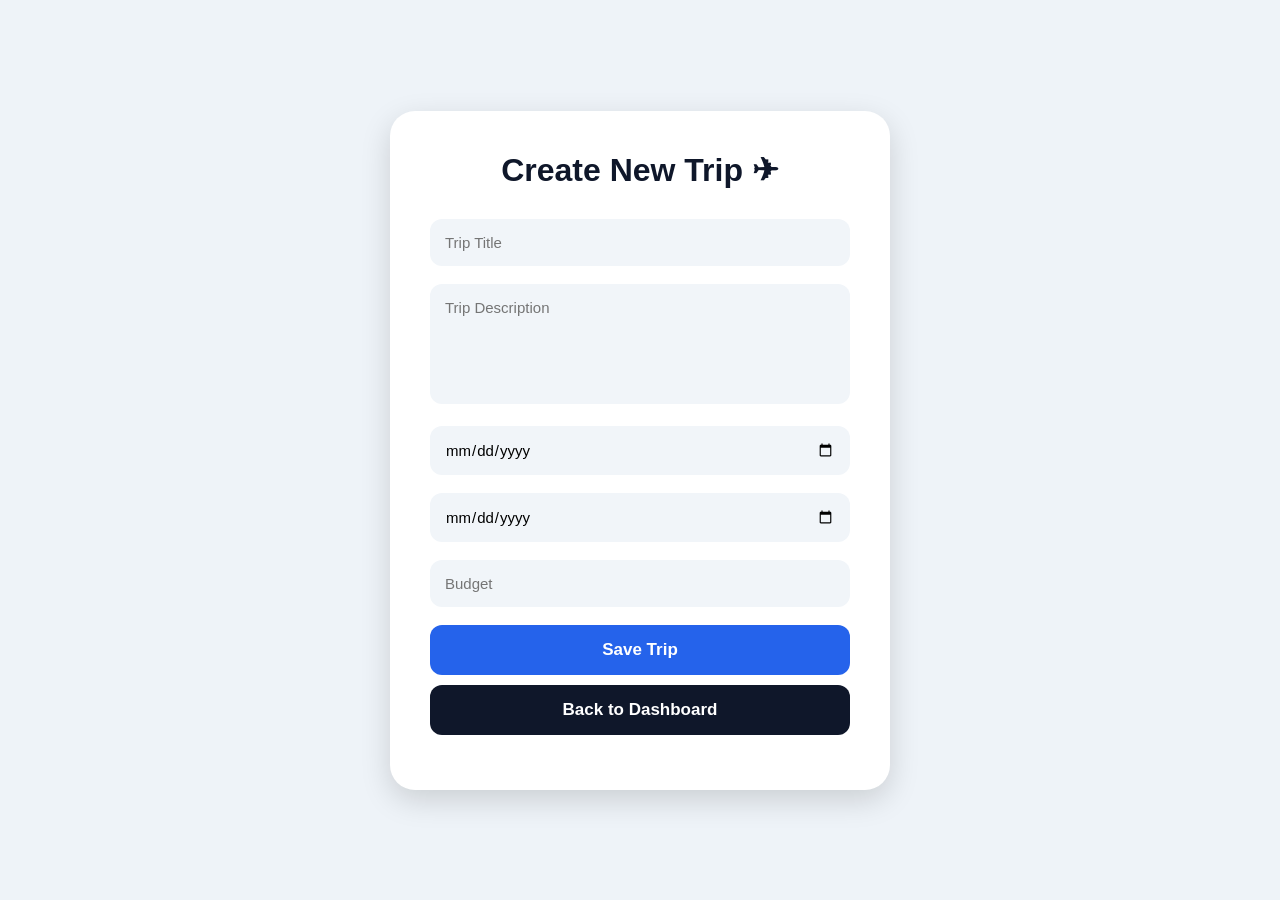
==== Frontend/create-trip.html @ 5a6a584a "Traveloop MVP completed with planner and CRUD features" ====
<!DOCTYPE html>
<html lang="en">
<head>
    <meta charset="UTF-8">
    <title>Create Trip - Traveloop</title>
    <link rel="stylesheet" href="style.css">
</head>
<body class="dashboard-body">

<div class="form-page">

    <div class="trip-form-card">
        <h1>Create New Trip ✈</h1>

        <input type="text" id="tripTitle" placeholder="Trip Title">
        <textarea id="tripDescription" placeholder="Trip Description"></textarea>
        <input type="date" id="startDate">
        <input type="date" id="endDate">
        <input type="number" id="budget" placeholder="Budget">

        <button onclick="createTrip()">Save Trip</button>
<button type="button" onclick="window.location.href='dashboard.html'" style="margin-top:10px;background:#0f172a;">
    Back to Dashboard
</button>

        <p id="tripMessage"></p>
    </div>

</div>

<script src="script.js"></script>
</body>
</html>
---- Frontend/style.css ----
*{
    margin:0;
    padding:0;
    box-sizing:border-box;
    font-family:'Poppins', sans-serif;
}

body{
    min-height:100vh;
    background:linear-gradient(135deg,#0f172a,#1e3a8a,#38bdf8);
    display:flex;
    justify-content:center;
    align-items:center;
}

/* AUTH */

.signup-container{
    width:900px;
    min-height:550px;
    background:white;
    border-radius:25px;
    overflow:hidden;
    display:flex;
    box-shadow:0 20px 50px rgba(0,0,0,0.3);
}

.left-panel{
    width:50%;
    background:linear-gradient(135deg,#2563eb,#38bdf8);
    color:white;
    padding:60px;
    display:flex;
    flex-direction:column;
    justify-content:center;
}

.left-panel h1{
    font-size:45px;
    margin-bottom:20px;
}

.left-panel p{
    font-size:18px;
    line-height:1.8;
}

.right-panel{
    width:50%;
    display:flex;
    justify-content:center;
    align-items:center;
    background:white;
    padding:40px 0;
}

.form-box{
    width:80%;
}

.form-box h2{
    text-align:center;
    margin-bottom:30px;
    color:#0f172a;
    font-size:32px;
}

.form-box input,
.form-box textarea{
    width:100%;
    padding:15px;
    margin-bottom:18px;
    border:none;
    border-radius:12px;
    background:#f1f5f9;
    font-size:16px;
}

.form-box button{
    width:100%;
    padding:15px;
    border:none;
    border-radius:12px;
    background:#2563eb;
    color:white;
    font-size:18px;
    font-weight:600;
    cursor:pointer;
}

#message,
#loginMessage{
    margin-top:15px;
    text-align:center;
    color:green;
}

.switch-link{
    text-align:center;
    margin-top:20px;
    color:#334155;
    font-size:14px;
}

.switch-link a{
    color:#2563eb;
    text-decoration:none;
    font-weight:600;
}

/* LANDING */

.landing-body{
    min-height:100vh;
    background:
        radial-gradient(circle at top left, rgba(56,189,248,0.25), transparent 35%),
        linear-gradient(135deg,#020617,#0f172a,#1e3a8a);
    display:block;
    color:white;
}

.landing-navbar{
    width:100%;
    padding:25px 8%;
    display:flex;
    justify-content:space-between;
    align-items:center;
}

.landing-navbar h2{
    font-size:28px;
    font-weight:800;
}

.landing-navbar a{
    color:white;
    text-decoration:none;
    margin-right:25px;
    font-weight:500;
}

.landing-navbar button{
    padding:12px 22px;
    border:none;
    border-radius:30px;
    background:white;
    color:#1e3a8a;
    font-weight:700;
    cursor:pointer;
}

.hero-section{
    min-height:75vh;
    padding:40px 8%;
    display:flex;
    align-items:center;
    justify-content:space-between;
    gap:50px;
}

.hero-content{
    max-width:600px;
}

.tagline{
    display:inline-block;
    padding:8px 18px;
    border-radius:30px;
    background:rgba(255,255,255,0.15);
    margin-bottom:20px;
    font-size:14px;
}

.hero-content h1{
    font-size:64px;
    line-height:1.1;
    margin-bottom:25px;
}

.hero-content p{
    font-size:18px;
    line-height:1.8;
    color:#dbeafe;
    margin-bottom:30px;
}

.hero-buttons{
    display:flex;
    gap:15px;
}

.hero-buttons button{
    padding:15px 28px;
    border:none;
    border-radius:30px;
    background:#38bdf8;
    color:#020617;
    font-size:16px;
    font-weight:700;
    cursor:pointer;
}

.hero-buttons .outline-btn{
    background:transparent;
    color:white;
    border:1px solid rgba(255,255,255,0.5);
}

.hero-card{
    width:380px;
    background:rgba(255,255,255,0.14);
    backdrop-filter:blur(18px);
    border:1px solid rgba(255,255,255,0.25);
    border-radius:30px;
    padding:35px;
    box-shadow:0 30px 80px rgba(0,0,0,0.35);
}

.hero-card h3{
    color:#bae6fd;
    margin-bottom:15px;
}

.hero-card h2{
    font-size:32px;
    margin-bottom:25px;
}

.mini-info p{
    background:rgba(255,255,255,0.12);
    padding:12px;
    border-radius:14px;
    margin-bottom:12px;
}

.mini-plan{
    display:flex;
    flex-wrap:wrap;
    gap:10px;
    margin-top:20px;
}

.mini-plan span{
    padding:8px 12px;
    background:white;
    color:#1e3a8a;
    border-radius:20px;
    font-size:13px;
    font-weight:600;
}

.features-section{
    padding:20px 8% 70px;
    display:grid;
    grid-template-columns:repeat(3,1fr);
    gap:25px;
}

.feature-card{
    background:white;
    color:#0f172a;
    padding:30px;
    border-radius:24px;
    box-shadow:0 20px 50px rgba(0,0,0,0.18);
}

.feature-card p{
    color:#475569;
    line-height:1.7;
}

/* GLOBAL APP BODY */

.dashboard-body{
    background:#eef3f8;
    display:block;
}

/* DASHBOARD */

.dashboard-layout{
    min-height:100vh;
    display:flex;
    background:#eef3f8;
}

.sidebar{
    width:250px;
    background:#020617;
    color:white;
    padding:30px 20px;
}

.sidebar h2{
    margin-bottom:40px;
}

.sidebar-menu{
    display:flex;
    flex-direction:column;
    gap:12px;
}

.sidebar-item{
    padding:14px 16px;
    border-radius:14px;
    cursor:pointer;
    color:#cbd5e1;
}

.sidebar-item:hover,
.sidebar-item.active{
    background:#1e293b;
    color:white;
}

.sidebar-footer{
    margin-top:40px;
    color:#94a3b8;
    font-size:14px;
}

.dashboard-main{
    flex:1;
    padding:35px;
}

.dashboard-hero{
    min-height:270px;
    background:
        radial-gradient(circle at top right, rgba(56,189,248,0.35), transparent 30%),
        linear-gradient(135deg,#020617,#1e3a8a,#2563eb);
    border-radius:32px;
    padding:40px;
    color:white;
    display:flex;
    justify-content:space-between;
    align-items:center;
    gap:30px;
    box-shadow:0 25px 60px rgba(15,23,42,0.2);
}

.hero-small-text{
    color:#bae6fd;
    font-weight:600;
    margin-bottom:12px;
}

.dashboard-hero h1{
    font-size:44px;
    margin-bottom:14px;
}

.hero-description{
    color:#dbeafe;
    max-width:520px;
    line-height:1.7;
    margin-bottom:25px;
}

.dashboard-hero button,
.section-top button{
    padding:14px 24px;
    border:none;
    border-radius:16px;
    background:white;
    color:#1e3a8a;
    font-weight:700;
    cursor:pointer;
}

.hero-glass-card{
    width:320px;
    background:rgba(255,255,255,0.15);
    border:1px solid rgba(255,255,255,0.25);
    backdrop-filter:blur(18px);
    border-radius:28px;
    padding:28px;
}

.hero-mini-stats{
    display:grid;
    grid-template-columns:1fr 1fr;
    gap:15px;
    margin-top:20px;
}

.hero-mini-stats div{
    background:rgba(255,255,255,0.14);
    padding:16px;
    border-radius:18px;
}

.dashboard-section{
    margin-top:35px;
}

.section-top{
    display:flex;
    justify-content:space-between;
    align-items:center;
    margin-bottom:24px;
}

.section-top h2{
    color:#0f172a;
    font-size:30px;
}

.section-top button{
    background:#2563eb;
    color:white;
}

.trip-cards-grid{
    display:grid;
    grid-template-columns:repeat(auto-fit,minmax(280px,1fr));
    gap:24px;
}

.modern-trip-card{
    min-height:330px;
    border-radius:28px;
    overflow:hidden;
    background:white;
    box-shadow:0 18px 45px rgba(15,23,42,0.12);
    transition:0.3s;
}

.modern-trip-card:hover{
    transform:translateY(-6px);
}

.trip-gradient{
    height:115px;
    background:linear-gradient(135deg,#38bdf8,#2563eb,#0f172a);
}

.trip-content{
    padding:24px;
}

.trip-badge{
    display:inline-block;
    margin-top:-45px;
    margin-bottom:18px;
    padding:8px 14px;
    border-radius:30px;
    background:white;
    color:#2563eb;
    font-size:13px;
    font-weight:700;
    box-shadow:0 8px 20px rgba(15,23,42,0.12);
}

.trip-content h3{
    font-size:24px;
    color:#0f172a;
    margin-bottom:10px;
}

.trip-description{
    color:#64748b;
    line-height:1.6;
    min-height:50px;
}

.trip-meta{
    display:grid;
    grid-template-columns:1fr 1fr;
    gap:15px;
    margin:22px 0;
}

.trip-meta div{
    background:#f8fafc;
    padding:14px;
    border-radius:16px;
}

.trip-meta small{
    display:block;
    color:#64748b;
    margin-bottom:5px;
}

.trip-content button{
    width:100%;
    padding:13px;
    border:none;
    border-radius:15px;
    background:#2563eb;
    color:white;
    font-weight:700;
    cursor:pointer;
}

.empty-dashboard{
    background:white;
    padding:40px;
    border-radius:28px;
    box-shadow:0 18px 45px rgba(15,23,42,0.1);
}

/* CREATE TRIP */

.form-page{
    min-height:100vh;
    display:flex;
    justify-content:center;
    align-items:center;
    padding:30px;
}

.trip-form-card{
    width:500px;
    background:white;
    padding:40px;
    border-radius:25px;
    box-shadow:0 10px 30px rgba(0,0,0,0.15);
}

.trip-form-card h1{
    text-align:center;
    margin-bottom:30px;
    color:#0f172a;
}

.trip-form-card input,
.trip-form-card textarea,
.trip-form-card select{
    width:100%;
    padding:15px;
    margin-bottom:18px;
    border:none;
    border-radius:12px;
    background:#f1f5f9;
    font-size:15px;
}

.trip-form-card textarea{
    height:120px;
    resize:none;
}

.trip-form-card button{
    width:100%;
    padding:15px;
    border:none;
    border-radius:12px;
    background:#2563eb;
    color:white;
    font-size:17px;
    font-weight:600;
    cursor:pointer;
}

#tripMessage{
    text-align:center;
    margin-top:15px;
    color:green;
}

/* CLEAN PLANNER */

.planner-page{
    min-height:100vh;
    padding:28px 36px;
    background:#eef3f8;
}

.planner-top{
    display:flex;
    justify-content:space-between;
    align-items:center;
    margin-bottom:22px;
}

.planner-top h1{
    font-size:36px;
    color:#0f172a;
}

.page-subtitle{
    color:#64748b;
    margin-top:6px;
}

.planner-top button{
    padding:12px 20px;
    border:none;
    border-radius:14px;
    background:#2563eb;
    color:white;
    font-weight:600;
    cursor:pointer;
}

.planner-box{
    background:white;
    padding:22px;
    border-radius:22px;
    box-shadow:0 12px 32px rgba(15,23,42,0.08);
}

.planner-box h2{
    color:#0f172a;
    margin-bottom:16px;
    font-size:22px;
}

.planner-box input,
.planner-box textarea,
.planner-box select{
    width:100%;
    padding:13px 15px;
    margin-bottom:12px;
    border:none;
    border-radius:14px;
    background:#f1f5f9;
    font-size:14px;
}

.planner-box textarea{
    height:85px;
    resize:none;
}

.planner-box button{
    width:100%;
    padding:13px;
    border:none;
    border-radius:14px;
    background:#2563eb;
    color:white;
    font-weight:700;
    cursor:pointer;
}

.planner-summary{
    display:grid;
    grid-template-columns:repeat(4,1fr);
    gap:16px;
    margin:20px 0 24px;
}

.summary-card{
    background:white;
    padding:20px;
    border-radius:22px;
    box-shadow:0 12px 32px rgba(15,23,42,0.08);
}

.summary-card span{
    color:#64748b;
    font-size:13px;
}

.summary-card h2{
    margin-top:8px;
    font-size:28px;
    color:#0f172a;
}

.planner-grid{
    display:grid;
    grid-template-columns:340px 1fr;
    gap:24px;
    align-items:start;
}

.planner-left{
    display:flex;
    flex-direction:column;
    gap:20px;
}

.planner-right .planner-box{
    min-height:480px;
}

#itineraryContainer{
    display:flex;
    flex-direction:column;
    gap:18px;
}

.timeline-card{
    background:#f8fafc;
    border-left:5px solid #2563eb;
    padding:22px;
    border-radius:22px;
    box-shadow:none;
}

.timeline-card h3{
    color:#0f172a;
    font-size:20px;
    margin-bottom:6px;
    text-transform:capitalize;
}

.timeline-card p{
    color:#64748b;
    font-size:14px;
}

.timeline-dot{
    width:15px;
    height:15px;
    background:#38bdf8;
    border:4px solid white;
    border-radius:50%;
    box-shadow:0 0 0 4px #bfdbfe;
    margin-bottom:14px;
}

.activity-card{
    background:white;
    padding:16px;
    border-radius:18px;
    margin-top:14px;
    box-shadow:0 8px 24px rgba(15,23,42,0.07);
}

.activity-top{
    display:flex;
    justify-content:space-between;
    align-items:center;
    margin-bottom:8px;
}

.activity-top h4{
    color:#0f172a;
    font-size:17px;
    text-transform:capitalize;
}

.activity-top button{
    width:28px;
    height:28px;
    border:none;
    border-radius:10px;
    background:#f8fafc;
    color:#64748b;
    font-size:15px;
    font-weight:600;
    cursor:pointer;
    display:flex;
    align-items:center;
    justify-content:center;
    transition:0.25s ease;
    box-shadow:0 4px 10px rgba(0,0,0,0.05);
}

.activity-top button:hover{
    background:#ef4444;
    color:white;
    transform:scale(1.08);
}

.activity-card p{
    color:#475569;
    margin-bottom:4px;
    font-size:14px;
}

.activity-card small{
    color:#64748b;
}

.empty-box{
    background:#f8fafc;
    padding:24px;
    border-radius:18px;
    text-align:center;
    color:#64748b;
}

.muted-text{
    color:#64748b;
    margin-top:12px;
}

#stopMsg,
#activityMsg{
    color:green;
    font-size:14px;
    margin-top:8px;
}

/* RESPONSIVE */

@media(max-width:950px){
    .dashboard-layout,
    .hero-section,
    .signup-container{
        flex-direction:column;
    }

    .sidebar{
        width:100%;
    }

    .dashboard-main{
        padding:20px;
    }

    .dashboard-hero{
        flex-direction:column;
        align-items:flex-start;
    }

    .hero-glass-card{
        width:100%;
    }

    .planner-page{
        padding:20px;
    }

    .planner-summary{
        grid-template-columns:1fr 1fr;
    }

    .planner-grid{
        grid-template-columns:1fr;
    }

    .features-section{
        grid-template-columns:1fr;
    }

    .left-panel,
    .right-panel{
        width:100%;
    }

    .trip-form-card{
        width:100%;
    }
}

@media(max-width:600px){
    .planner-summary{
        grid-template-columns:1fr;
    }

    .hero-content h1{
        font-size:40px;
    }
}
.stop-top{
    display:flex;
    justify-content:space-between;
    align-items:center;
    gap:12px;
    margin-bottom:8px;
}

.stop-top button{
    padding:7px 14px;
    border:none;
    border-radius:10px;
    background:#f8fafc;
    color:#64748b;
    font-size:13px;
    font-weight:600;
    cursor:pointer;
    transition:0.25s ease;
    box-shadow:0 4px 10px rgba(0,0,0,0.05);
}

.stop-top button:hover{
    background:#ef4444;
    color:white;
}
.trip-actions{
    display:flex;
    gap:10px;
    margin-top:15px;
}

.planner-btn{
    flex:1;
}

.delete-trip-btn{
    width:110px !important;
    background:#f8fafc !important;
    color:#64748b !important;
    border:none;
    border-radius:15px;
    font-weight:600;
    transition:0.25s;
}

.delete-trip-btn:hover{
    background:#ef4444 !important;
    color:white !important;
}
.toast{
    position:fixed;
    top:25px;
    right:25px;
    background:#0f172a;
    color:white;
    padding:14px 20px;
    border-radius:14px;
    box-shadow:0 12px 30px rgba(0,0,0,0.2);
    z-index:9999;
    font-size:14px;
    animation:slideIn 0.3s ease;
}

.toast.success{
    background:#16a34a;
}

.toast.error{
    background:#dc2626;
}

@keyframes slideIn{
    from{
        opacity:0;
        transform:translateX(30px);
    }
    to{
        opacity:1;
        transform:translateX(0);
    }
}
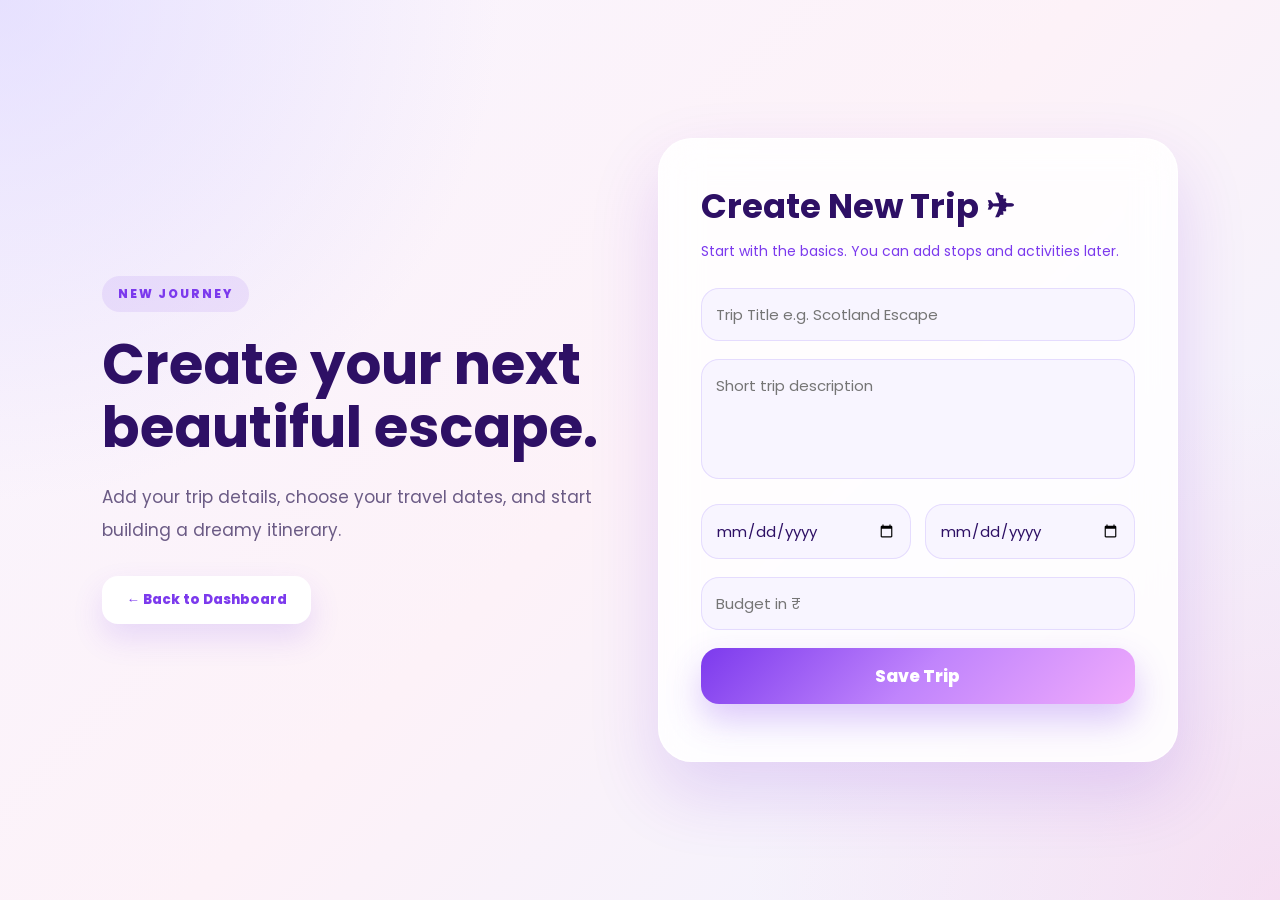
==== commit 093a0100: "Finalize premium planner redesign and date logic" ====
--- a/Frontend/create-trip.html
+++ b/Frontend/create-trip.html
@@ -2,28 +2,53 @@
 <html lang="en">
 <head>
     <meta charset="UTF-8">
+    <meta name="viewport" content="width=device-width, initial-scale=1.0">
     <title>Create Trip - Traveloop</title>
+
     <link rel="stylesheet" href="style.css">
+
+    <link href="https://fonts.googleapis.com/css2?family=Poppins:wght@300;400;500;600;700;800&display=swap" rel="stylesheet">
 </head>
-<body class="dashboard-body">
 
-<div class="form-page">
+<body class="dashboard-body create-trip-body">
 
-    <div class="trip-form-card">
+<div class="create-trip-page">
+
+    <div class="create-trip-hero">
+        <span>NEW JOURNEY</span>
+
+        <h1>Create your next beautiful escape.</h1>
+
+        <p>
+            Add your trip details, choose your travel dates,
+            and start building a dreamy itinerary.
+        </p>
+
+        <button onclick="window.location.href='dashboard.html'">
+            ← Back to Dashboard
+        </button>
+    </div>
+
+    <div class="trip-form-card premium-trip-card">
+
         <h1>Create New Trip ✈</h1>
+        <p class="form-subtitle">Start with the basics. You can add stops and activities later.</p>
 
-        <input type="text" id="tripTitle" placeholder="Trip Title">
-        <textarea id="tripDescription" placeholder="Trip Description"></textarea>
-        <input type="date" id="startDate">
-        <input type="date" id="endDate">
-        <input type="number" id="budget" placeholder="Budget">
+        <input type="text" id="tripTitle" placeholder="Trip Title e.g. Scotland Escape">
+
+        <textarea id="tripDescription" placeholder="Short trip description"></textarea>
+
+        <div class="date-grid">
+            <input type="date" id="startDate">
+            <input type="date" id="endDate">
+        </div>
+
+        <input type="number" id="budget" placeholder="Budget in ₹">
 
         <button onclick="createTrip()">Save Trip</button>
-<button type="button" onclick="window.location.href='dashboard.html'" style="margin-top:10px;background:#0f172a;">
-    Back to Dashboard
-</button>
 
         <p id="tripMessage"></p>
+
     </div>
 
 </div>
--- a/Frontend/style.css
+++ b/Frontend/style.css
@@ -15,97 +15,217 @@
 
 /* AUTH */
 
-.signup-container{
-    width:900px;
-    min-height:550px;
-    background:white;
-    border-radius:25px;
+/* AUTH - CLASSY SOFT LAVENDER */
+
+body:not(.dashboard-body):not(.landing-body){
+    min-height:100vh;
+    background:
+        radial-gradient(circle at top left, rgba(221,214,254,0.65), transparent 32%),
+        radial-gradient(circle at bottom right, rgba(251,207,232,0.55), transparent 34%),
+        linear-gradient(135deg,#f8f5ff,#fdf2f8,#eef2ff);
+    display:flex;
+    justify-content:center;
+    align-items:center;
+    padding:30px;
+}
+
+.auth-card{
+    width:1000px;
+    min-height:610px;
+    background:rgba(255,255,255,0.72);
+    backdrop-filter:blur(22px);
+    border:1px solid rgba(255,255,255,0.8);
+    border-radius:34px;
     overflow:hidden;
     display:flex;
-    box-shadow:0 20px 50px rgba(0,0,0,0.3);
+    box-shadow:0 30px 80px rgba(109,40,217,0.16);
 }
 
 .left-panel{
-    width:50%;
-    background:linear-gradient(135deg,#2563eb,#38bdf8);
-    color:white;
-    padding:60px;
+    width:52%;
+    padding:64px;
     display:flex;
     flex-direction:column;
     justify-content:center;
+    position:relative;
+    overflow:hidden;
+}
+
+.classy-panel{
+    background:
+        linear-gradient(rgba(49,46,129,0.2),rgba(88,28,135,0.28)),
+        url("https://images.unsplash.com/photo-1507525428034-b723cf961d3e?q=80&w=1400&auto=format&fit=crop");
+    background-size:cover;
+    background-position:center;
+    color:white;
+}
+
+.classy-panel::after{
+    content:"";
+    position:absolute;
+    inset:0;
+    background:
+        linear-gradient(135deg,rgba(67,56,202,0.38),rgba(192,132,252,0.16),rgba(244,114,182,0.18));
+    z-index:0;
+}
+
+.left-panel > *{
+    position:relative;
+    z-index:2;
+}
+
+.auth-badge{
+    width:max-content;
+    padding:9px 16px;
+    border-radius:999px;
+    background:rgba(255,255,255,0.22);
+    border:1px solid rgba(255,255,255,0.38);
+    color:white;
+    font-size:12px;
+    letter-spacing:2px;
+    font-weight:700;
+    margin-bottom:24px;
 }
 
 .left-panel h1{
-    font-size:45px;
-    margin-bottom:20px;
+    font-size:54px;
+    line-height:1.12;
+    margin-bottom:22px;
+    font-weight:800;
+    letter-spacing:-1.5px;
+    max-width:430px;
 }
 
 .left-panel p{
-    font-size:18px;
-    line-height:1.8;
+    font-size:17px;
+    line-height:1.9;
+    color:#f8fafc;
+    max-width:430px;
+}
+
+.auth-mini-card{
+    margin-top:38px;
+    width:max-content;
+    min-width:260px;
+    padding:18px 22px;
+    border-radius:22px;
+    background:rgba(255,255,255,0.22);
+    border:1px solid rgba(255,255,255,0.32);
+    backdrop-filter:blur(16px);
+}
+
+.auth-mini-card span{
+    display:block;
+    font-size:12px;
+    color:#f3e8ff;
+    margin-bottom:6px;
+}
+
+.auth-mini-card strong{
+    font-size:15px;
+    color:white;
 }
 
 .right-panel{
-    width:50%;
+    width:48%;
     display:flex;
     justify-content:center;
     align-items:center;
-    background:white;
-    padding:40px 0;
+    background:rgba(255,255,255,0.86);
+    padding:48px;
 }
 
 .form-box{
-    width:80%;
+    width:100%;
+    max-width:380px;
 }
 
 .form-box h2{
-    text-align:center;
-    margin-bottom:30px;
-    color:#0f172a;
-    font-size:32px;
+    text-align:left;
+    margin-bottom:8px;
+    color:#2e1065;
+    font-size:38px;
+    font-weight:800;
+    letter-spacing:-0.7px;
+}
+
+.form-subtitle{
+    color:#7c3aed;
+    font-size:14px;
+    margin-bottom:28px;
+    line-height:1.6;
 }
 
 .form-box input,
 .form-box textarea{
     width:100%;
-    padding:15px;
-    margin-bottom:18px;
-    border:none;
-    border-radius:12px;
-    background:#f1f5f9;
-    font-size:16px;
+    padding:16px 18px;
+    margin-bottom:16px;
+    border:none;
+    border-radius:18px;
+    background:#f8f5ff;
+    color:#2e1065;
+    font-size:15px;
+    box-shadow:inset 0 0 0 1px rgba(167,139,250,0.24);
+    transition:0.25s ease;
+}
+
+.form-box input::placeholder{
+    color:#9f8fc5;
+}
+
+.form-box input:focus,
+.form-box textarea:focus{
+    outline:none;
+    background:white;
+    box-shadow:
+        0 0 0 4px rgba(196,181,253,0.35),
+        inset 0 0 0 1px rgba(139,92,246,0.35);
 }
 
 .form-box button{
     width:100%;
-    padding:15px;
-    border:none;
-    border-radius:12px;
-    background:#2563eb;
-    color:white;
-    font-size:18px;
-    font-weight:600;
+    padding:16px;
+    border:none;
+    border-radius:18px;
+    background:linear-gradient(135deg,#7c3aed,#c084fc,#f0abfc);
+    color:white;
+    font-size:16px;
+    font-weight:800;
     cursor:pointer;
+    box-shadow:0 16px 35px rgba(124,58,237,0.28);
+    transition:0.25s ease;
+}
+
+.form-box button:hover{
+    transform:translateY(-2px);
+    box-shadow:0 20px 45px rgba(124,58,237,0.35);
 }
 
 #message,
 #loginMessage{
-    margin-top:15px;
+    margin-top:14px;
     text-align:center;
     color:green;
+    font-weight:600;
+    font-size:14px;
 }
 
 .switch-link{
     text-align:center;
-    margin-top:20px;
-    color:#334155;
+    margin-top:22px;
+    color:#6b5b85;
     font-size:14px;
 }
 
 .switch-link a{
-    color:#2563eb;
+    color:#7c3aed;
     text-decoration:none;
-    font-weight:600;
+    font-weight:800;
+}
+
+.switch-link a:hover{
+    text-decoration:underline;
 }
 
 /* LANDING */
@@ -278,121 +398,206 @@
 
 /* DASHBOARD */
 
+/* DASHBOARD PREMIUM */
+
+.dashboard-body{
+    background:
+        radial-gradient(circle at top left, rgba(221,214,254,0.4), transparent 28%),
+        radial-gradient(circle at bottom right, rgba(251,207,232,0.32), transparent 30%),
+        linear-gradient(135deg,#f8f5ff,#fdf2f8,#eef2ff);
+    display:block;
+}
+
 .dashboard-layout{
     min-height:100vh;
     display:flex;
-    background:#eef3f8;
-}
+    gap:24px;
+    padding:24px;
+}
+
+/* SIDEBAR */
 
 .sidebar{
-    width:250px;
-    background:#020617;
-    color:white;
-    padding:30px 20px;
+    width:260px;
+    background:rgba(255,255,255,0.72);
+    backdrop-filter:blur(20px);
+    border:1px solid rgba(255,255,255,0.9);
+    border-radius:32px;
+    padding:32px 22px;
+    display:flex;
+    flex-direction:column;
+    justify-content:space-between;
+    box-shadow:0 18px 45px rgba(109,40,217,0.08);
 }
 
 .sidebar h2{
-    margin-bottom:40px;
+    color:#2e1065;
+    font-size:30px;
+    margin-bottom:38px;
+    font-weight:800;
 }
 
 .sidebar-menu{
     display:flex;
     flex-direction:column;
-    gap:12px;
+    gap:14px;
 }
 
 .sidebar-item{
-    padding:14px 16px;
-    border-radius:14px;
+    padding:16px 18px;
+    border-radius:18px;
     cursor:pointer;
-    color:#cbd5e1;
-}
-
-.sidebar-item:hover,
+    color:#6b5b85;
+    font-weight:600;
+    transition:0.25s ease;
+}
+
+.sidebar-item:hover{
+    background:#f3e8ff;
+    color:#7c3aed;
+    transform:translateX(3px);
+}
+
 .sidebar-item.active{
-    background:#1e293b;
-    color:white;
+    background:linear-gradient(135deg,#7c3aed,#c084fc);
+    color:white;
+    box-shadow:0 12px 25px rgba(124,58,237,0.24);
 }
 
 .sidebar-footer{
-    margin-top:40px;
-    color:#94a3b8;
+    margin-top:30px;
+    color:#8b5cf6;
     font-size:14px;
-}
+    font-weight:600;
+}
+
+/* MAIN */
 
 .dashboard-main{
     flex:1;
-    padding:35px;
-}
+}
+
+/* HERO */
 
 .dashboard-hero{
-    min-height:270px;
+    min-height:310px;
     background:
-        radial-gradient(circle at top right, rgba(56,189,248,0.35), transparent 30%),
-        linear-gradient(135deg,#020617,#1e3a8a,#2563eb);
-    border-radius:32px;
-    padding:40px;
+        linear-gradient(rgba(67,56,202,0.22),rgba(88,28,135,0.22)),
+        url("https://images.unsplash.com/photo-1507525428034-b723cf961d3e?q=80&w=1400&auto=format&fit=crop");
+    background-size:cover;
+    background-position:center;
+    border-radius:38px;
+    padding:45px;
     color:white;
     display:flex;
     justify-content:space-between;
     align-items:center;
-    gap:30px;
-    box-shadow:0 25px 60px rgba(15,23,42,0.2);
+    gap:40px;
+    overflow:hidden;
+    position:relative;
+    box-shadow:0 28px 70px rgba(109,40,217,0.16);
+}
+
+.dashboard-hero::after{
+    content:"";
+    position:absolute;
+    inset:0;
+    background:
+        linear-gradient(135deg,
+        rgba(91,33,182,0.32),
+        rgba(192,132,252,0.16),
+        rgba(244,114,182,0.18));
+}
+
+.dashboard-hero > *{
+    position:relative;
+    z-index:2;
 }
 
 .hero-small-text{
-    color:#bae6fd;
+    display:inline-block;
+    padding:9px 15px;
+    border-radius:999px;
+    background:rgba(255,255,255,0.16);
+    border:1px solid rgba(255,255,255,0.22);
+    color:white;
     font-weight:600;
-    margin-bottom:12px;
+    margin-bottom:18px;
 }
 
 .dashboard-hero h1{
-    font-size:44px;
-    margin-bottom:14px;
+    font-size:54px;
+    line-height:1.12;
+    margin-bottom:16px;
+    font-weight:800;
+    max-width:520px;
 }
 
 .hero-description{
-    color:#dbeafe;
+    color:#f8fafc;
     max-width:520px;
-    line-height:1.7;
-    margin-bottom:25px;
+    line-height:1.9;
+    margin-bottom:28px;
+    font-size:16px;
 }
 
 .dashboard-hero button,
 .section-top button{
     padding:14px 24px;
     border:none;
-    border-radius:16px;
+    border-radius:18px;
     background:white;
-    color:#1e3a8a;
-    font-weight:700;
+    color:#7c3aed;
+    font-weight:800;
     cursor:pointer;
+    transition:0.25s ease;
+}
+
+.dashboard-hero button:hover,
+.section-top button:hover{
+    transform:translateY(-2px);
 }
 
 .hero-glass-card{
-    width:320px;
-    background:rgba(255,255,255,0.15);
-    border:1px solid rgba(255,255,255,0.25);
-    backdrop-filter:blur(18px);
-    border-radius:28px;
-    padding:28px;
+    width:330px;
+    background:rgba(255,255,255,0.18);
+    border:1px solid rgba(255,255,255,0.22);
+    backdrop-filter:blur(20px);
+    border-radius:30px;
+    padding:30px;
+}
+
+.hero-glass-card span{
+    color:#f3e8ff;
+    font-size:13px;
+}
+
+.hero-glass-card h2{
+    margin:14px 0 24px;
+    font-size:32px;
+    line-height:1.3;
 }
 
 .hero-mini-stats{
     display:grid;
     grid-template-columns:1fr 1fr;
-    gap:15px;
-    margin-top:20px;
+    gap:16px;
 }
 
 .hero-mini-stats div{
-    background:rgba(255,255,255,0.14);
-    padding:16px;
-    border-radius:18px;
-}
+    background:rgba(255,255,255,0.15);
+    padding:18px;
+    border-radius:20px;
+}
+
+.hero-mini-stats strong{
+    font-size:26px;
+}
+
+/* SECTION */
 
 .dashboard-section{
-    margin-top:35px;
+    margin-top:34px;
 }
 
 .section-top{
@@ -403,28 +608,33 @@
 }
 
 .section-top h2{
-    color:#0f172a;
-    font-size:30px;
+    color:#2e1065;
+    font-size:34px;
+    font-weight:800;
 }
 
 .section-top button{
-    background:#2563eb;
-    color:white;
-}
+    background:linear-gradient(135deg,#7c3aed,#c084fc);
+    color:white;
+    box-shadow:0 14px 30px rgba(124,58,237,0.18);
+}
+
+/* TRIPS */
 
 .trip-cards-grid{
     display:grid;
-    grid-template-columns:repeat(auto-fit,minmax(280px,1fr));
+    grid-template-columns:repeat(auto-fit,minmax(300px,1fr));
     gap:24px;
 }
 
 .modern-trip-card{
-    min-height:330px;
-    border-radius:28px;
+    border-radius:32px;
     overflow:hidden;
-    background:white;
-    box-shadow:0 18px 45px rgba(15,23,42,0.12);
-    transition:0.3s;
+    background:rgba(255,255,255,0.78);
+    backdrop-filter:blur(16px);
+    border:1px solid rgba(255,255,255,0.82);
+    box-shadow:0 18px 45px rgba(109,40,217,0.1);
+    transition:0.28s ease;
 }
 
 .modern-trip-card:hover{
@@ -432,8 +642,12 @@
 }
 
 .trip-gradient{
-    height:115px;
-    background:linear-gradient(135deg,#38bdf8,#2563eb,#0f172a);
+    height:135px;
+    background:
+        linear-gradient(rgba(67,56,202,0.12),rgba(88,28,135,0.22)),
+        url("https://images.unsplash.com/photo-1493558103817-58b2924bce98?q=80&w=1200&auto=format&fit=crop");
+    background-size:cover;
+    background-position:center;
 }
 
 .trip-content{
@@ -442,64 +656,111 @@
 
 .trip-badge{
     display:inline-block;
-    margin-top:-45px;
+    margin-top:-48px;
     margin-bottom:18px;
-    padding:8px 14px;
-    border-radius:30px;
+    padding:9px 16px;
+    border-radius:999px;
     background:white;
-    color:#2563eb;
-    font-size:13px;
-    font-weight:700;
-    box-shadow:0 8px 20px rgba(15,23,42,0.12);
+    color:#7c3aed;
+    font-size:12px;
+    font-weight:800;
+    box-shadow:0 10px 20px rgba(109,40,217,0.12);
 }
 
 .trip-content h3{
-    font-size:24px;
-    color:#0f172a;
+    font-size:25px;
+    color:#2e1065;
     margin-bottom:10px;
 }
 
 .trip-description{
-    color:#64748b;
-    line-height:1.6;
-    min-height:50px;
+    color:#6b5b85;
+    line-height:1.8;
+    min-height:55px;
 }
 
 .trip-meta{
     display:grid;
     grid-template-columns:1fr 1fr;
-    gap:15px;
+    gap:14px;
     margin:22px 0;
 }
 
 .trip-meta div{
-    background:#f8fafc;
-    padding:14px;
-    border-radius:16px;
+    background:#faf5ff;
+    padding:16px;
+    border-radius:18px;
 }
 
 .trip-meta small{
     display:block;
-    color:#64748b;
-    margin-bottom:5px;
-}
-
-.trip-content button{
-    width:100%;
-    padding:13px;
-    border:none;
-    border-radius:15px;
-    background:#2563eb;
-    color:white;
+    color:#8b5cf6;
+    margin-bottom:6px;
+    font-weight:600;
+}
+
+.trip-actions{
+    display:flex;
+    gap:12px;
+    margin-top:15px;
+}
+
+.planner-btn{
+    flex:1;
+    border:none;
+    border-radius:16px;
+    background:linear-gradient(135deg,#7c3aed,#c084fc);
+    color:white;
+    padding:14px;
     font-weight:700;
     cursor:pointer;
 }
 
+.delete-trip-btn{
+    width:110px;
+    border:none;
+    border-radius:16px;
+    background:#f8f5ff;
+    color:#7c3aed;
+    font-weight:700;
+    cursor:pointer;
+    transition:0.25s ease;
+}
+
+.delete-trip-btn:hover{
+    background:#ef4444;
+    color:white;
+}
+
+/* EMPTY */
+
 .empty-dashboard{
-    background:white;
-    padding:40px;
-    border-radius:28px;
-    box-shadow:0 18px 45px rgba(15,23,42,0.1);
+    background:rgba(255,255,255,0.82);
+    backdrop-filter:blur(14px);
+    padding:45px;
+    border-radius:30px;
+    box-shadow:0 18px 45px rgba(109,40,217,0.08);
+    text-align:center;
+}
+
+.empty-dashboard h3{
+    color:#2e1065;
+    margin-bottom:12px;
+}
+
+.empty-dashboard p{
+    color:#6b5b85;
+    margin-bottom:20px;
+}
+
+.empty-dashboard button{
+    padding:14px 24px;
+    border:none;
+    border-radius:16px;
+    background:linear-gradient(135deg,#7c3aed,#c084fc);
+    color:white;
+    font-weight:700;
+    cursor:pointer;
 }
 
 /* CREATE TRIP */
@@ -563,194 +824,276 @@
 
 /* CLEAN PLANNER */
 
+/* PREMIUM PLANNER */
+
 .planner-page{
     min-height:100vh;
-    padding:28px 36px;
-    background:#eef3f8;
+    padding:32px;
+    background:
+        radial-gradient(circle at top left, rgba(221,214,254,0.45), transparent 28%),
+        radial-gradient(circle at bottom right, rgba(251,207,232,0.34), transparent 30%),
+        linear-gradient(135deg,#f8f5ff,#fdf2f8,#eef2ff);
 }
 
 .planner-top{
     display:flex;
     justify-content:space-between;
     align-items:center;
-    margin-bottom:22px;
+    margin-bottom:28px;
 }
 
 .planner-top h1{
-    font-size:36px;
-    color:#0f172a;
+    font-size:48px;
+    color:#2e1065;
+    font-weight:800;
+    letter-spacing:-1px;
 }
 
 .page-subtitle{
-    color:#64748b;
-    margin-top:6px;
+    color:#7c3aed;
+    margin-top:10px;
+    font-size:15px;
 }
 
 .planner-top button{
-    padding:12px 20px;
-    border:none;
-    border-radius:14px;
-    background:#2563eb;
-    color:white;
-    font-weight:600;
+    padding:14px 24px;
+    border:none;
+    border-radius:18px;
+    background:white;
+    color:#7c3aed;
+    font-weight:800;
     cursor:pointer;
+    box-shadow:0 12px 30px rgba(124,58,237,0.14);
+    transition:0.25s ease;
+}
+
+.planner-top button:hover{
+    transform:translateY(-2px);
 }
 
 .planner-box{
-    background:white;
-    padding:22px;
-    border-radius:22px;
-    box-shadow:0 12px 32px rgba(15,23,42,0.08);
+    background:rgba(255,255,255,0.78);
+    backdrop-filter:blur(16px);
+    border:1px solid rgba(255,255,255,0.88);
+    padding:26px;
+    border-radius:30px;
+    box-shadow:0 18px 45px rgba(109,40,217,0.08);
 }
 
 .planner-box h2{
-    color:#0f172a;
-    margin-bottom:16px;
-    font-size:22px;
+    color:#2e1065;
+    margin-bottom:18px;
+    font-size:24px;
+    font-weight:800;
 }
 
 .planner-box input,
 .planner-box textarea,
 .planner-box select{
     width:100%;
-    padding:13px 15px;
-    margin-bottom:12px;
-    border:none;
-    border-radius:14px;
-    background:#f1f5f9;
+    padding:15px 16px;
+    margin-bottom:14px;
+    border:none;
+    border-radius:18px;
+    background:#f8f5ff;
     font-size:14px;
+    color:#2e1065;
+    box-shadow:inset 0 0 0 1px rgba(167,139,250,0.18);
+}
+
+.planner-box input:focus,
+.planner-box textarea:focus,
+.planner-box select:focus{
+    outline:none;
+    background:white;
+    box-shadow:
+        0 0 0 4px rgba(196,181,253,0.28),
+        inset 0 0 0 1px rgba(139,92,246,0.35);
 }
 
 .planner-box textarea{
-    height:85px;
+    height:90px;
     resize:none;
 }
 
 .planner-box button{
     width:100%;
-    padding:13px;
-    border:none;
-    border-radius:14px;
-    background:#2563eb;
-    color:white;
-    font-weight:700;
+    padding:15px;
+    border:none;
+    border-radius:18px;
+    background:linear-gradient(135deg,#7c3aed,#c084fc);
+    color:white;
+    font-weight:800;
     cursor:pointer;
+    transition:0.25s ease;
+    box-shadow:0 16px 35px rgba(124,58,237,0.2);
+}
+
+.planner-box button:hover{
+    transform:translateY(-2px);
 }
 
 .planner-summary{
     display:grid;
     grid-template-columns:repeat(4,1fr);
-    gap:16px;
-    margin:20px 0 24px;
+    gap:18px;
+    margin:26px 0 30px;
 }
 
 .summary-card{
-    background:white;
-    padding:20px;
-    border-radius:22px;
-    box-shadow:0 12px 32px rgba(15,23,42,0.08);
+    background:rgba(255,255,255,0.78);
+    backdrop-filter:blur(14px);
+    border:1px solid rgba(255,255,255,0.82);
+    padding:24px;
+    border-radius:28px;
+    box-shadow:0 18px 45px rgba(109,40,217,0.08);
 }
 
 .summary-card span{
-    color:#64748b;
+    color:#8b5cf6;
     font-size:13px;
+    font-weight:700;
 }
 
 .summary-card h2{
-    margin-top:8px;
-    font-size:28px;
-    color:#0f172a;
+    margin-top:12px;
+    font-size:34px;
+    color:#2e1065;
 }
 
 .planner-grid{
     display:grid;
-    grid-template-columns:340px 1fr;
-    gap:24px;
+    grid-template-columns:360px 1fr;
+    gap:26px;
     align-items:start;
 }
 
 .planner-left{
     display:flex;
     flex-direction:column;
-    gap:20px;
+    gap:22px;
 }
 
 .planner-right .planner-box{
-    min-height:480px;
+    min-height:600px;
 }
 
 #itineraryContainer{
     display:flex;
     flex-direction:column;
-    gap:18px;
-}
+    gap:22px;
+}
+
+/* TIMELINE */
 
 .timeline-card{
-    background:#f8fafc;
-    border-left:5px solid #2563eb;
-    padding:22px;
-    border-radius:22px;
-    box-shadow:none;
+    background:linear-gradient(135deg,#ffffff,#faf5ff);
+    border:none;
+    padding:26px;
+    border-radius:28px;
+    position:relative;
+    box-shadow:0 14px 38px rgba(109,40,217,0.08);
+    overflow:hidden;
+}
+
+.timeline-card::before{
+    content:"";
+    position:absolute;
+    left:30px;
+    top:0;
+    width:4px;
+    height:100%;
+    background:linear-gradient(#c084fc,#f0abfc);
+}
+
+.timeline-dot{
+    width:18px;
+    height:18px;
+    background:#7c3aed;
+    border:5px solid #ede9fe;
+    border-radius:50%;
+    margin-bottom:18px;
+    position:relative;
+    z-index:2;
+}
+
+.stop-top{
+    display:flex;
+    justify-content:space-between;
+    align-items:center;
+    gap:14px;
+    margin-bottom:8px;
 }
 
 .timeline-card h3{
-    color:#0f172a;
-    font-size:20px;
-    margin-bottom:6px;
+    color:#2e1065;
+    font-size:24px;
+    font-weight:800;
     text-transform:capitalize;
 }
 
 .timeline-card p{
-    color:#64748b;
+    color:#6b5b85;
+    line-height:1.7;
     font-size:14px;
 }
 
-.timeline-dot{
-    width:15px;
-    height:15px;
-    background:#38bdf8;
-    border:4px solid white;
-    border-radius:50%;
-    box-shadow:0 0 0 4px #bfdbfe;
-    margin-bottom:14px;
-}
+.stop-top button{
+    padding:9px 15px;
+    border:none;
+    border-radius:14px;
+    background:#f8f5ff;
+    color:#7c3aed;
+    font-size:13px;
+    font-weight:700;
+    cursor:pointer;
+    transition:0.25s ease;
+}
+
+.stop-top button:hover{
+    background:#ef4444;
+    color:white;
+}
+
+/* ACTIVITY */
 
 .activity-card{
     background:white;
-    padding:16px;
-    border-radius:18px;
-    margin-top:14px;
-    box-shadow:0 8px 24px rgba(15,23,42,0.07);
+    padding:18px;
+    border-radius:22px;
+    margin-top:16px;
+    box-shadow:0 10px 24px rgba(109,40,217,0.08);
+    border:1px solid rgba(237,233,254,0.8);
 }
 
 .activity-top{
     display:flex;
     justify-content:space-between;
     align-items:center;
-    margin-bottom:8px;
+    margin-bottom:10px;
 }
 
 .activity-top h4{
-    color:#0f172a;
-    font-size:17px;
+    color:#2e1065;
+    font-size:18px;
+    font-weight:700;
     text-transform:capitalize;
 }
 
 .activity-top button{
-    width:28px;
-    height:28px;
-    border:none;
-    border-radius:10px;
-    background:#f8fafc;
-    color:#64748b;
+    width:32px;
+    height:32px;
+    border:none;
+    border-radius:12px;
+    background:#f8f5ff;
+    color:#7c3aed;
     font-size:15px;
-    font-weight:600;
+    font-weight:700;
     cursor:pointer;
     display:flex;
     align-items:center;
     justify-content:center;
     transition:0.25s ease;
-    box-shadow:0 4px 10px rgba(0,0,0,0.05);
 }
 
 .activity-top button:hover{
@@ -760,33 +1103,41 @@
 }
 
 .activity-card p{
-    color:#475569;
-    margin-bottom:4px;
+    color:#6b5b85;
+    margin-bottom:5px;
     font-size:14px;
+    line-height:1.7;
 }
 
 .activity-card small{
-    color:#64748b;
-}
+    display:inline-block;
+    margin:8px 0;
+    color:#8b5cf6;
+    font-weight:600;
+}
+
+/* EMPTY */
 
 .empty-box{
-    background:#f8fafc;
-    padding:24px;
-    border-radius:18px;
+    background:#faf5ff;
+    padding:30px;
+    border-radius:24px;
     text-align:center;
-    color:#64748b;
+    color:#7c3aed;
+    font-weight:600;
 }
 
 .muted-text{
-    color:#64748b;
+    color:#8b5cf6;
     margin-top:12px;
 }
 
 #stopMsg,
 #activityMsg{
-    color:green;
+    color:#16a34a;
     font-size:14px;
-    margin-top:8px;
+    margin-top:10px;
+    font-weight:600;
 }
 
 /* RESPONSIVE */
@@ -930,4 +1281,218 @@
         opacity:1;
         transform:translateX(0);
     }
+}
+/* CREATE TRIP PREMIUM REDESIGN */
+
+.create-trip-body{
+    background:
+        radial-gradient(circle at top left, rgba(221,214,254,0.65), transparent 32%),
+        radial-gradient(circle at bottom right, rgba(251,207,232,0.55), transparent 34%),
+        linear-gradient(135deg,#f8f5ff,#fdf2f8,#eef2ff);
+}
+
+.create-trip-page{
+    min-height:100vh;
+    display:grid;
+    grid-template-columns:1fr 520px;
+    gap:40px;
+    align-items:center;
+    padding:50px 8%;
+}
+
+.create-trip-hero{
+    color:#2e1065;
+}
+
+.create-trip-hero span{
+    display:inline-block;
+    padding:9px 16px;
+    border-radius:999px;
+    background:rgba(124,58,237,0.1);
+    color:#7c3aed;
+    font-size:12px;
+    letter-spacing:2px;
+    font-weight:800;
+    margin-bottom:22px;
+}
+
+.create-trip-hero h1{
+    font-size:56px;
+    line-height:1.12;
+    max-width:600px;
+    margin-bottom:22px;
+}
+
+.create-trip-hero p{
+    max-width:520px;
+    color:#6b5b85;
+    font-size:17px;
+    line-height:1.9;
+    margin-bottom:30px;
+}
+
+.create-trip-hero button{
+    padding:14px 24px;
+    border:none;
+    border-radius:16px;
+    background:white;
+    color:#7c3aed;
+    font-weight:800;
+    cursor:pointer;
+    box-shadow:0 14px 30px rgba(124,58,237,0.15);
+}
+
+.premium-trip-card{
+    width:100%;
+    background:rgba(255,255,255,0.86);
+    backdrop-filter:blur(20px);
+    border:1px solid rgba(255,255,255,0.85);
+    box-shadow:0 30px 70px rgba(109,40,217,0.16);
+    border-radius:34px;
+    padding:42px;
+}
+
+.premium-trip-card h1{
+    text-align:left;
+    margin-bottom:8px;
+    color:#2e1065;
+    font-size:34px;
+}
+
+.premium-trip-card .form-subtitle{
+    color:#7c3aed;
+    font-size:14px;
+    margin-bottom:26px;
+}
+
+.premium-trip-card input,
+.premium-trip-card textarea{
+    background:#f8f5ff;
+    border-radius:18px;
+    box-shadow:inset 0 0 0 1px rgba(167,139,250,0.24);
+    color:#2e1065;
+}
+
+.premium-trip-card input:focus,
+.premium-trip-card textarea:focus{
+    outline:none;
+    background:white;
+    box-shadow:
+        0 0 0 4px rgba(196,181,253,0.35),
+        inset 0 0 0 1px rgba(139,92,246,0.35);
+}
+
+.date-grid{
+    display:grid;
+    grid-template-columns:1fr 1fr;
+    gap:14px;
+}
+
+.premium-trip-card button{
+    border-radius:18px;
+    background:linear-gradient(135deg,#7c3aed,#c084fc,#f0abfc);
+    box-shadow:0 16px 35px rgba(124,58,237,0.28);
+    font-weight:800;
+}
+
+.premium-trip-card button:hover{
+    transform:translateY(-2px);
+}
+
+@media(max-width:900px){
+    .create-trip-page{
+        grid-template-columns:1fr;
+        padding:30px;
+    }
+
+    .create-trip-hero h1{
+        font-size:40px;
+    }
+
+    .date-grid{
+        grid-template-columns:1fr;
+    }
+}
+/* FINAL PLANNER FIXES */
+
+.select-trip-box{
+    margin-bottom:25px;
+}
+
+.timeline-card{
+    padding-left:76px !important;
+    overflow:visible !important;
+}
+
+.timeline-card::before{
+    left:36px !important;
+    top:34px !important;
+    height:calc(100% - 68px) !important;
+}
+
+.timeline-dot{
+    position:absolute !important;
+    left:28px !important;
+    top:34px !important;
+    margin:0 !important;
+    z-index:3 !important;
+}
+
+.timeline-content{
+    position:relative;
+    z-index:4;
+}
+
+.stop-top{
+    display:flex !important;
+    justify-content:space-between !important;
+    align-items:flex-start !important;
+    gap:18px !important;
+    margin-bottom:12px !important;
+}
+
+.stop-top h3{
+    margin-bottom:6px !important;
+    line-height:1.25 !important;
+}
+
+.stop-top button{
+    width:auto !important;
+    min-width:80px !important;
+    padding:9px 15px !important;
+    border:none !important;
+    border-radius:14px !important;
+    background:#f8f5ff !important;
+    color:#7c3aed !important;
+    box-shadow:none !important;
+    font-size:13px !important;
+    font-weight:700 !important;
+    cursor:pointer !important;
+}
+
+.stop-top button:hover{
+    background:#ef4444 !important;
+    color:white !important;
+}
+
+.itinerary-box{
+    overflow:hidden;
+}
+
+@media(max-width:700px){
+    .timeline-card{
+        padding-left:60px !important;
+    }
+
+    .timeline-card::before{
+        left:28px !important;
+    }
+
+    .timeline-dot{
+        left:20px !important;
+    }
+
+    .stop-top{
+        flex-direction:column !important;
+    }
 }
